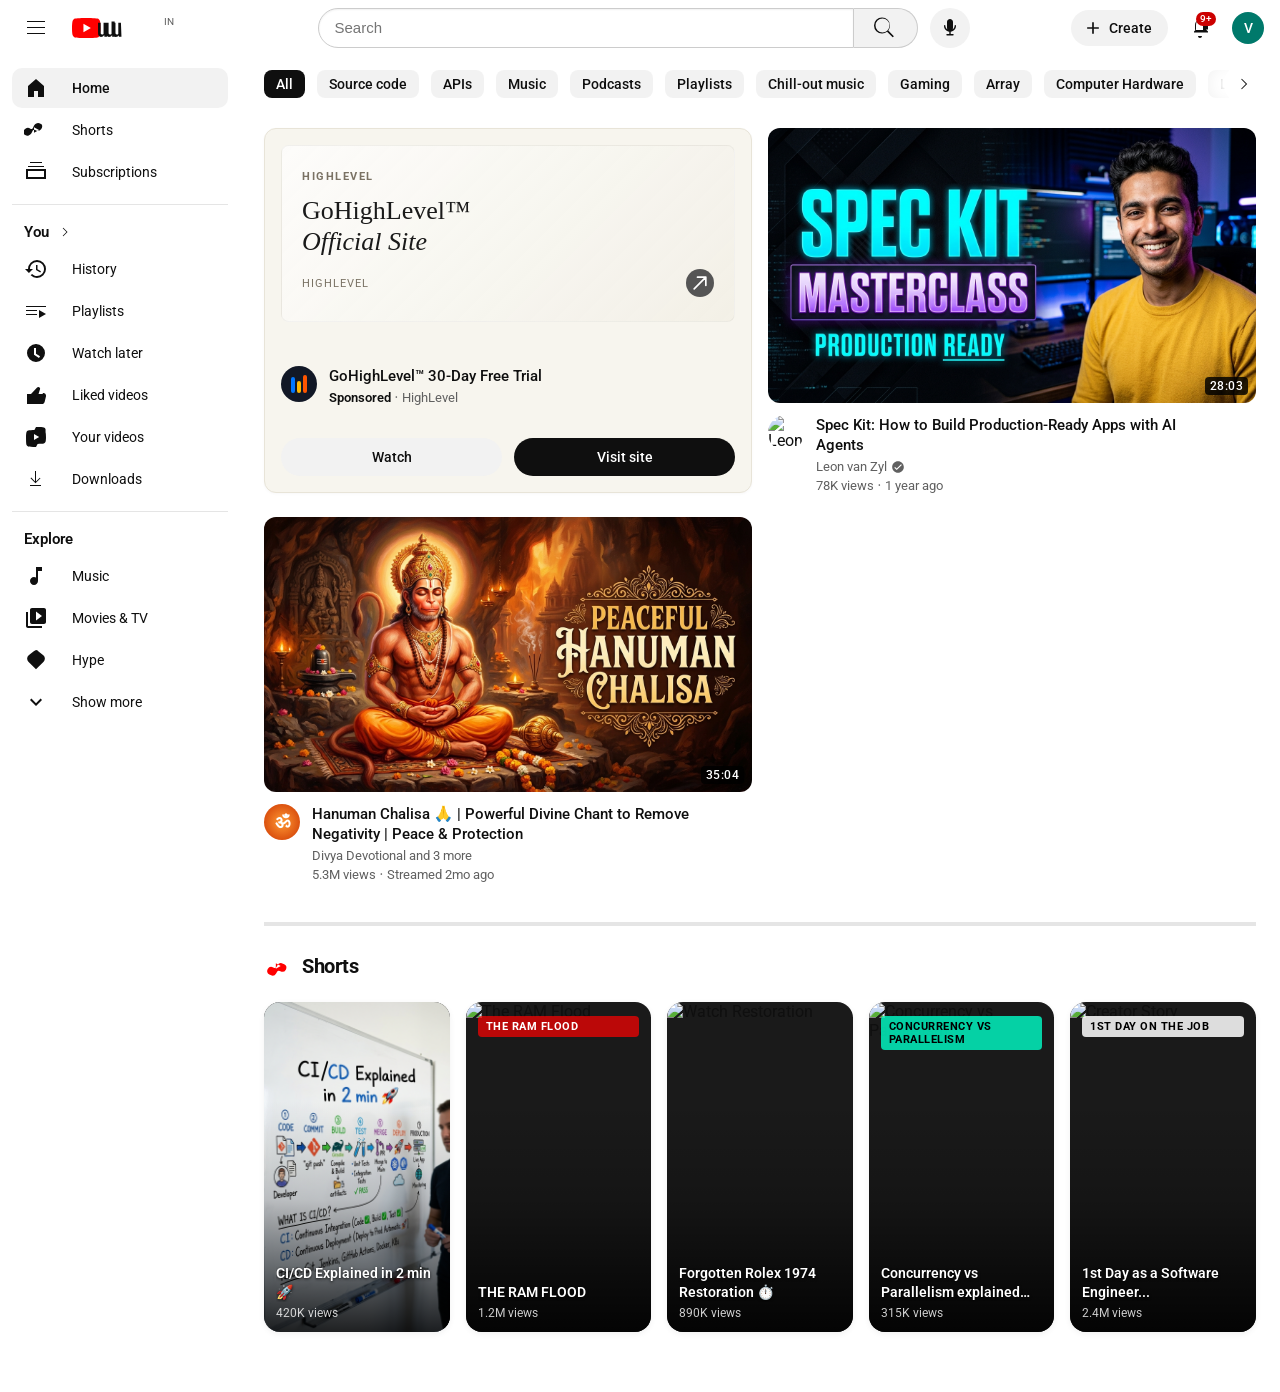
==== youtube-replica/index.html @ f2950433 "transition to screen-spec part 1" ====
<!DOCTYPE html>
<html lang="en">
<head>
  <meta charset="UTF-8">
  <meta name="viewport" content="width=device-width, initial-scale=1.0">
  <title>YouTube</title>
  <link rel="icon" href="data:image/svg+xml,<svg xmlns='http://www.w3.org/2000/svg' viewBox='0 0 24 24' fill='%23FF0000'><path d='M23.498 6.186a3.016 3.016 0 0 0-2.122-2.136C19.505 3.545 12 3.545 12 3.545s-7.505 0-9.377.505A3.017 3.017 0 0 0 .502 6.186C0 8.07 0 12 0 12s0 3.93.502 5.814a3.016 3.016 0 0 0 2.122 2.136c1.871.505 9.376.505 9.376.505s7.505 0 9.377-.505a3.015 3.015 0 0 0 2.122-2.136C24 15.93 24 12 24 12s0-3.93-.502-5.814zM9.545 15.568V8.432L15.818 12l-6.273 3.568z'/></svg>">
  <link rel="preconnect" href="https://fonts.googleapis.com">
  <link rel="preconnect" href="https://fonts.gstatic.com" crossorigin>
  <link href="https://fonts.googleapis.com/css2?family=Roboto:wght@300;400;500;700&display=swap" rel="stylesheet">
  <link rel="stylesheet" href="styles.css">
</head>
<body class="light-theme">
  <!-- Top App Header -->
  <header class="app-header" id="appHeader">
    <div class="header-left">
      <button class="icon-btn" id="menuToggle" title="Guide" aria-label="Toggle navigation menu">
        <svg viewBox="0 0 24 24" class="yt-icon"><path d="M21 6H3V5h18v1zm0 5H3v1h18v-1zm0 6H3v1h18v-1z" fill="currentColor"/></svg>
      </button>
      <a href="#" class="brand-logo" title="YouTube Home">
        <svg viewBox="0 0 90 20" class="logo-svg" preserveAspectRatio="xMidYMid meet">
          <g>
            <!-- YouTube Red Rounded Rectangle with Triangle -->
            <path d="M27.9727 3.12324C27.6435 1.89323 26.6768 0.926623 25.4468 0.597366C23.2197 2.24288e-07 14.285 0 14.285 0C14.285 0 5.35042 2.24288e-07 3.12323 0.597366C1.89323 0.926623 0.926623 1.89323 0.597366 3.12324C2.24288e-07 5.35042 0 10 0 10C0 10 2.24288e-07 14.6496 0.597366 16.8768C0.926623 18.1068 1.89323 19.0734 3.12323 19.4026C5.35042 20 14.285 20 14.285 20C14.285 20 23.2197 20 25.4468 19.4026C26.6768 19.0734 27.6435 18.1068 27.9727 16.8768C28.5701 14.6496 28.5701 10 28.5701 10C28.5701 10 28.5677 5.35042 27.9727 3.12324Z" fill="#FF0000"/>
            <path d="M11.4253 14.2854L18.8477 10.0004L11.4253 5.71533V14.2854Z" fill="white"/>
            <!-- YouTube Text -->
            <path class="logo-text" d="M34.9805 18.7885H32.4035L32.1802 17.0652C31.5422 18.3262 30.3475 18.9667 28.9955 18.9667C27.9405 18.9667 27.1852 18.5982 26.7297 17.8612C26.2742 17.1242 26.0465 15.932 26.0465 14.2845V4.65427H28.6657V14.4715C28.6657 15.2505 28.7632 15.7922 28.9582 16.0967C29.1532 16.4012 29.502 16.5535 30.0045 16.5535C30.5407 16.5535 31.0607 16.353 31.5645 15.952V4.65427H34.1837L34.9805 18.7885ZM42.6698 3.51377V18.7885H40.1348V17.0227C39.5173 18.3177 38.3393 18.9652 36.9908 18.9652C35.9591 18.9652 35.1971 18.5982 34.7048 17.8642C34.2126 17.1302 33.9665 15.9275 33.9665 14.256V4.65427H36.5857V14.4535C36.5857 15.2445 36.6876 15.7907 36.8913 16.0922C37.0951 16.3937 37.4523 16.5445 37.9631 16.5445C38.4831 16.5445 39.0076 16.347 39.5366 15.952V3.51377H42.6698ZM49.4678 18.7885H46.8908V17.2912C46.2241 18.4087 45.1923 18.9675 43.7951 18.9675C42.8686 18.9675 42.1481 18.6342 41.6336 17.9677C41.1191 17.3012 40.8618 16.2735 40.8618 14.8845V4.65427H43.4811V14.7735C43.4811 15.3952 43.5936 15.8292 43.8186 16.0755C44.0436 16.3217 44.3856 16.4447 44.8446 16.4447C45.3486 16.4447 45.8361 16.2647 46.3071 15.9047V4.65427H48.9263L49.4678 18.7885Z" fill="#282828"/>
          </g>
        </svg>
        <span class="region-code">IN</span>
      </a>
    </div>

    <!-- Center Search Container -->
    <div class="header-center">
      <div class="search-box-wrapper">
        <div class="search-input-group">
          <input type="text" class="search-input" id="searchInput" placeholder="Search" autocomplete="off" aria-label="Search">
          <button class="clear-search-btn" id="clearSearchBtn" title="Clear search">✕</button>
        </div>
        <button class="search-btn" id="searchSubmitBtn" title="Search">
          <svg viewBox="0 0 24 24" class="yt-icon"><path d="M20.87 20.17l-5.59-5.59A7.95 7.95 0 0017 9.5a8 8 0 10-8 8 7.95 7.95 0 005.08-1.72l5.59 5.59.7-.7zM9.5 16.5a7 7 0 110-14 7 7 0 010 14z" fill="currentColor"/></svg>
        </button>
      </div>
      <button class="mic-btn" id="micBtn" title="Search with your voice">
        <svg viewBox="0 0 24 24" class="yt-icon"><path d="M12 3c-1.66 0-3 1.34-3 3v6c0 1.66 1.34 3 3 3s3-1.34 3-3V6c0-1.66-1.34-3-3-3zm5.3 6c-.4 0-.7.3-.7.7 0 2.5-2.1 4.6-4.6 4.6s-4.6-2.1-4.6-4.6c0-.4-.3-.7-.7-.7s-.7.3-.7.7c0 3.1 2.4 5.6 5.3 6v2.3H9c-.4 0-.7.3-.7.7s.3.7.7.7h6c.4 0 .7-.3.7-.7s-.3-.7-.7-.7h-2.3V15.7c2.9-.4 5.3-2.9 5.3-6 0-.4-.3-.7-.7-.7z" fill="currentColor"/></svg>
      </button>
    </div>

    <!-- Right Actions -->
    <div class="header-right">
      <button class="create-btn" id="createBtn" title="Create">
        <svg viewBox="0 0 24 24" class="yt-icon-sm"><path d="M19 13h-6v6h-2v-6H5v-2h6V5h2v6h6v2z" fill="currentColor"/></svg>
        <span>Create</span>
      </button>
      <button class="icon-btn notification-btn" id="notifBtn" title="Notifications">
        <svg viewBox="0 0 24 24" class="yt-icon"><path d="M10 20h4c0 1.1-.9 2-2 2s-2-.9-2-2zm10-6.5V9c0-3.07-1.63-5.64-4.5-6.32V2c0-.83-.67-1.5-1.5-1.5s-1.5.67-1.5 1.5v.68C9.63 3.36 8 5.92 8 9v4.5L6 15.5v1h14v-1l-2-2zm-1 .5H7V9c0-2.48 1.51-4.5 4-4.5s4 2.02 4 4.5v6z" fill="currentColor"/></svg>
        <span class="badge">9+</span>
      </button>
      <div class="user-avatar-container">
        <button class="user-avatar" id="userMenuBtn" title="Account profile">
          <span>V</span>
        </button>
        <!-- Account Menu Dropdown -->
        <div class="account-menu" id="accountMenu">
          <div class="menu-user-header">
            <div class="user-avatar-large">V</div>
            <div>
              <div class="user-name">Vignesh Gaun</div>
              <div class="user-handle">@vigneshgaun</div>
            </div>
          </div>
          <hr class="menu-divider">
          <div class="menu-item" id="themeToggleBtn">
            <svg viewBox="0 0 24 24" class="yt-icon"><path d="M12 3c-4.97 0-9 4.03-9 9s4.03 9 9 9 9-4.03 9-9c0-.46-.04-.92-.1-1.36-.98 1.37-2.58 2.26-4.4 2.26-2.98 0-5.4-2.42-5.4-5.4 0-1.81.89-3.42 2.26-4.4-.44-.06-.9-.1-1.36-.1z" fill="currentColor"/></svg>
            <span>Appearance: Device theme</span>
          </div>
          <div class="menu-item">
            <svg viewBox="0 0 24 24" class="yt-icon"><path d="M19.14 12.94c.04-.3.06-.61.06-.94 0-.32-.02-.64-.07-.94l2.03-1.58a.49.49 0 00.12-.61l-1.92-3.32a.49.49 0 00-.59-.22l-2.39.96c-.5-.38-1.03-.7-1.62-.94l-.36-2.54a.48.48 0 00-.48-.41h-3.84c-.24 0-.44.17-.47.41l-.36 2.54c-.59.24-1.13.57-1.62.94l-2.39-.96a.49.49 0 00-.59.22L2.74 8.87c-.12.21-.08.47.12.61l2.03 1.58c-.05.3-.09.63-.09.94s.02.64.07.94l-2.03 1.58a.49.49 0 00-.12.61l1.92 3.32c.12.22.37.29.59.22l2.39-.96c.5.38 1.03.7 1.62.94l.36 2.54c.05.24.24.41.48.41h3.84c.24 0 .44-.17.47-.41l.36-2.54c.59-.24 1.13-.56 1.62-.94l2.39.96c.22.08.47 0 .59-.22l1.92-3.32c.12-.22.07-.47-.12-.61l-2.01-1.58zM12 15.6c-1.98 0-3.6-1.62-3.6-3.6s1.62-3.6 3.6-3.6 3.6 1.62 3.6 3.6-1.62 3.6-3.6 3.6z" fill="currentColor"/></svg>
            <span>Settings</span>
          </div>
          <div class="menu-item">
            <svg viewBox="0 0 24 24" class="yt-icon"><path d="M12 2C6.48 2 2 6.48 2 12s4.48 10 10 10 10-4.48 10-10S17.52 2 12 2zm1 15h-2v-2h2v2zm0-4h-2V7h2v6z" fill="currentColor"/></svg>
            <span>Help & Feedback</span>
          </div>
        </div>
      </div>
    </div>
  </header>

  <!-- Sidebar Navigation Drawer -->
  <aside class="sidebar-drawer" id="sidebarDrawer">
    <!-- Main primary section -->
    <nav class="nav-section">
      <a href="#" class="nav-item active" data-nav="home">
        <svg viewBox="0 0 24 24" class="yt-icon"><path d="M4 21V10.08l8-6.96 8 6.96V21h-6v-6h-4v6H4z" fill="currentColor"/></svg>
        <span class="nav-label">Home</span>
      </a>
      <a href="#" class="nav-item" data-nav="shorts">
        <svg viewBox="0 0 24 24" class="yt-icon"><path d="M10 14.65v-5.3L15 12l-5 2.65zm7.8-8.23l-1.34-.78a4.57 4.57 0 00-6.26 1.67L9.34 9.1a2.12 2.12 0 01-2.9 1.68l-1.34-.78A4.57 4.57 0 00-.16 16.26l1.34.78a4.57 4.57 0 006.26-1.67l.86-1.77a2.12 2.12 0 012.9-1.68l1.34.78a4.57 4.57 0 005.26-6.26z" fill="currentColor"/></svg>
        <span class="nav-label">Shorts</span>
      </a>
      <a href="#" class="nav-item" data-nav="subscriptions">
        <svg viewBox="0 0 24 24" class="yt-icon"><path d="M20 7H4V6h16v1zm2 2H2v10h20V9zM4 17V11h16v6H4zm14-14H6V2h12v1z" fill="currentColor"/></svg>
        <span class="nav-label">Subscriptions</span>
      </a>
    </nav>

    <div class="sidebar-divider"></div>

    <!-- "You" section -->
    <nav class="nav-section">
      <div class="nav-heading">
        <span>You</span>
        <svg viewBox="0 0 24 24" class="yt-icon-xs"><path d="M9.4 18.4l-.8-.8 5.6-5.6-5.6-5.6.8-.8 6.4 6.4-6.4 6.4z" fill="currentColor"/></svg>
      </div>
      <a href="#" class="nav-item">
        <svg viewBox="0 0 24 24" class="yt-icon"><path d="M13 3a9 9 0 0 0-9 9H1l3.89 3.89.07.14L9 12H6c0-3.87 3.13-7 7-7s7 3.13 7 7-3.13 7-7 7c-1.93 0-3.68-.79-4.94-2.06l-1.42 1.42A8.896 8.896 0 0 0 13 21a9 9 0 0 0 0-18zm-1 5v5l4.28 2.54.72-1.21-3.5-2.08V8H12z" fill="currentColor"/></svg>
        <span class="nav-label">History</span>
      </a>
      <a href="#" class="nav-item">
        <svg viewBox="0 0 24 24" class="yt-icon"><path d="M22 7H2v1h20V7zm-9 5H2v-1h11v1zm0 4H2v-1h11v1zm2 3v-8l7 4-7 4z" fill="currentColor"/></svg>
        <span class="nav-label">Playlists</span>
      </a>
      <a href="#" class="nav-item">
        <svg viewBox="0 0 24 24" class="yt-icon"><path d="M14.97 16.95L10 13.87V7h2v5.76l4.03 2.49-1.06 1.7zM12 3a9 9 0 100 18 9 9 0 000-18z" fill="currentColor"/></svg>
        <span class="nav-label">Watch later</span>
      </a>
      <a href="#" class="nav-item">
        <svg viewBox="0 0 24 24" class="yt-icon"><path d="M18.77 11h-4.23l1.52-4.94C16.38 5.03 15.54 4 14.38 4c-.58 0-1.14.24-1.52.65L7 11H3v10h4h11c1.24 0 2.31-.84 2.61-2.04l1.34-5.36c.07-.28.1-.57.1-.86 0-1.46-1.18-2.74-2.65-2.74h-.63z" fill="currentColor"/></svg>
        <span class="nav-label">Liked videos</span>
      </a>
      <a href="#" class="nav-item">
        <svg viewBox="0 0 24 24" class="yt-icon"><path d="M10 15l5.19-3L10 9v6m11.56-7.83c.13.47.22 1.1.28 1.9.07.8.1 1.49.1 2.09L22 12c0 2.19-.16 3.8-.44 4.83-.25.9-.83 1.48-1.73 1.73-.47.13-1.33.22-2.65.28-1.3.07-2.49.1-3.59.1L12 22c-4.19 0-6.8-.16-7.83-.44-.9-.25-1.48-.83-1.73-1.73-.13-.47-.22-1.1-.28-1.9-.07-.8-.1-1.49-.1-2.09L2 12c0-2.19.16-3.8.44-4.83.25-.9.83-1.48 1.73-1.73.47-.13 1.33-.22 2.65-.28 1.3-.07 2.49-.1 3.59-.1L12 2c4.19 0 6.8.16 7.83.44.9.25 1.48.83 1.73 1.73z" fill="currentColor"/></svg>
        <span class="nav-label">Your videos</span>
      </a>
      <a href="#" class="nav-item">
        <svg viewBox="0 0 24 24" class="yt-icon"><path d="M17 18v1H6v-1h11zm-.5-6.6l-.7-.7-3.8 3.7V4h-1v10.4l-3.8-3.8-.7.7 5 5 5-5z" fill="currentColor"/></svg>
        <span class="nav-label">Downloads</span>
      </a>
    </nav>

    <div class="sidebar-divider"></div>

    <!-- Explore Section -->
    <nav class="nav-section">
      <div class="nav-heading">
        <span>Explore</span>
      </div>
      <a href="#" class="nav-item">
        <svg viewBox="0 0 24 24" class="yt-icon"><path d="M12 3v10.55c-.59-.34-1.27-.55-2-.55-2.21 0-4 1.79-4 4s1.79 4 4 4 4-1.79 4-4V7h4V3h-6z" fill="currentColor"/></svg>
        <span class="nav-label">Music</span>
      </a>
      <a href="#" class="nav-item">
        <svg viewBox="0 0 24 24" class="yt-icon"><path d="M4 6H2v14c0 1.1.9 2 2 2h14v-2H4V6zm16-4H8c-1.1 0-2 .9-2 2v12c0 1.1.9 2 2 2h12c1.1 0 2-.9 2-2V4c0-1.1-.9-2-2-2zm-8 12.5v-9l6 4.5-6 4.5z" fill="currentColor"/></svg>
        <span class="nav-label">Movies & TV</span>
      </a>
      <a href="#" class="nav-item">
        <svg viewBox="0 0 24 24" class="yt-icon"><path d="M13.5 2c-1.39 0-2.78.47-4.04 1.4L4.7 7.2a4.4 4.4 0 00-1.57 3.39c0 1.15.42 2.3 1.25 3.2L12 21.3l7.62-7.51c.83-.9 1.25-2.05 1.25-3.2 0-1.25-.52-2.5-1.57-3.39L14.54 3.4C14.23 3.14 13.87 3 13.5 3z" fill="currentColor"/></svg>
        <span class="nav-label">Hype</span>
      </a>
      <a href="#" class="nav-item">
        <svg viewBox="0 0 24 24" class="yt-icon"><path d="M16.59 8.59L12 13.17 7.41 8.59 6 10l6 6 6-6z" fill="currentColor"/></svg>
        <span class="nav-label">Show more</span>
      </a>
    </nav>
  </aside>

  <!-- Filter Category Chips Bar (Sticky below header) -->
  <div class="chips-bar" id="chipsBar">
    <div class="chips-scroll-container" id="chipsScrollContainer">
      <button class="chip active" data-filter="all">All</button>
      <button class="chip" data-filter="code">Source code</button>
      <button class="chip" data-filter="tech">APIs</button>
      <button class="chip" data-filter="music">Music</button>
      <button class="chip" data-filter="podcasts">Podcasts</button>
      <button class="chip" data-filter="playlists">Playlists</button>
      <button class="chip" data-filter="chill">Chill-out music</button>
      <button class="chip" data-filter="gaming">Gaming</button>
      <button class="chip" data-filter="code">Array</button>
      <button class="chip" data-filter="tech">Computer Hardware</button>
      <button class="chip" data-filter="live">Live</button>
      <button class="chip" data-filter="cinema">Tamil Cinema</button>
      <button class="chip" data-filter="devotional">Meditation music</button>
      <button class="chip" data-filter="ai">Artificial Intelligence</button>
      <button class="chip" data-filter="react">Web Development</button>
    </div>
    <button class="chips-arrow-btn" id="chipsNextBtn" title="Next">
      <svg viewBox="0 0 24 24" class="yt-icon-sm"><path d="M9.4 18.4l-.8-.8 5.6-5.6-5.6-5.6.8-.8 6.4 6.4-6.4 6.4z" fill="currentColor"/></svg>
    </button>
  </div>

  <!-- Main Content Layout -->
  <main class="main-content" id="mainContent">
    <!-- Primary Video Grid (Row 1) -->
    <section class="video-grid" id="videoGrid">
      <!-- Card 1: Sponsored GoHighLevel Card -->
      <article class="feed-card sponsored-card" data-category="tech code" data-video-title="GoHighLevel™ 30-Day Free Trial">
        <div class="sponsored-banner">
          <div class="sponsored-brand-mark">HIGHLEVEL</div>
          <div class="sponsored-title-area">
            <h2 class="sponsored-hero-title">GoHighLevel™<br><span class="light-text">Official Site</span></h2>
          </div>
          <div class="sponsored-brand-footer">
            <span>HIGHLEVEL</span>
            <div class="launch-icon-circle">
              <svg viewBox="0 0 24 24" class="yt-icon-sm"><path d="M5 19L19 5M19 5H9M19 5V15" stroke="currentColor" stroke-width="2" stroke-linecap="round" stroke-linejoin="round" fill="none"/></svg>
            </div>
          </div>
        </div>
        <div class="card-meta">
          <div class="channel-avatar brand-avatar">
            <div class="ghl-avatar-bars">
              <span class="bar bar-blue"></span>
              <span class="bar bar-yellow"></span>
              <span class="bar bar-orange"></span>
            </div>
          </div>
          <div class="meta-details">
            <h3 class="video-title">GoHighLevel™ 30-Day Free Trial</h3>
            <div class="sponsored-badge-line">
              <span class="sponsored-label">Sponsored</span>
              <span class="bullet">•</span>
              <span class="channel-name">HighLevel</span>
            </div>
          </div>
          <button class="menu-dots-btn" title="Action menu">
            <svg viewBox="0 0 24 24" class="yt-icon-sm"><path d="M12 8c1.1 0 2-.9 2-2s-.9-2-2-2-2 .9-2 2 .9 2 2 2zm0 2c-1.1 0-2 .9-2 2s.9 2 2 2 2-.9 2-2-.9-2-2-2zm0 6c-1.1 0-2 .9-2 2s.9 2 2 2 2-.9 2-2-.9-2-2-2z" fill="currentColor"/></svg>
          </button>
        </div>
        <div class="sponsored-actions">
          <button class="sponsored-btn watch-btn" onclick="openModal('GoHighLevel™ 30-Day Free Trial', 'HighLevel', 'Sponsored Tech Platform Showcase')">Watch</button>
          <a href="https://www.gohighlevel.com" target="_blank" rel="noopener noreferrer" class="sponsored-btn visit-btn">Visit site</a>
        </div>
      </article>

      <!-- Card 2: Spec Kit Masterclass Video -->
      <article class="feed-card video-card" data-category="code tech ai" data-video-title="Spec Kit: How to Build Production-Ready Apps with AI Agents">
        <div class="thumbnail-wrapper" onclick="openModal('Spec Kit: How to Build Production-Ready Apps with AI Agents', 'Leon van Zyl', 'Full masterclass on constructing reliable, production-grade applications using modern AI specifications, Cursor, and automated coding agents.', 'assets/speckit.jpg')">
          <img src="assets/speckit.jpg" alt="Spec Kit Masterclass" class="video-thumb" loading="lazy">
          <span class="time-badge">28:03</span>
          <div class="hover-play-overlay">
            <svg viewBox="0 0 24 24" class="play-overlay-icon"><path d="M8 5v14l11-7z" fill="white"/></svg>
          </div>
        </div>
        <div class="card-meta">
          <div class="channel-avatar creator-avatar">
            <img src="https://images.unsplash.com/photo-1534528741775-53994a69daeb?w=100&h=100&fit=crop&crop=faces" alt="Leon van Zyl" class="avatar-img">
          </div>
          <div class="meta-details">
            <h3 class="video-title" title="Spec Kit: How to Build Production-Ready Apps with AI Agents">Spec Kit: How to Build Production-Ready Apps with AI Agents</h3>
            <div class="channel-line">
              <span class="channel-name">Leon van Zyl</span>
              <svg viewBox="0 0 24 24" class="verified-icon" title="Verified"><path d="M12 2C6.5 2 2 6.5 2 12s4.5 10 10 10 10-4.5 10-10S17.5 2 12 2zM9.8 17.3l-4.2-4.1 1.4-1.4 2.8 2.8 7.4-7.4 1.4 1.4-8.8 8.7z" fill="currentColor"/></svg>
            </div>
            <div class="stats-line">
              <span>78K views</span>
              <span class="bullet">•</span>
              <span>1 year ago</span>
            </div>
          </div>
          <button class="menu-dots-btn" title="Action menu">
            <svg viewBox="0 0 24 24" class="yt-icon-sm"><path d="M12 8c1.1 0 2-.9 2-2s-.9-2-2-2-2 .9-2 2 .9 2 2 2zm0 2c-1.1 0-2 .9-2 2s.9 2 2 2 2-.9 2-2-.9-2-2-2zm0 6c-1.1 0-2 .9-2 2s.9 2 2 2 2-.9 2-2-.9-2-2-2z" fill="currentColor"/></svg>
          </button>
        </div>
      </article>

      <!-- Card 3: Hanuman Chalisa Devotional Video -->
      <article class="feed-card video-card" data-category="devotional music chill" data-video-title="Hanuman Chalisa 🙏 | Powerful Divine Chant to Remove Negativity">
        <div class="thumbnail-wrapper" onclick="openModal('Hanuman Chalisa 🙏 | Powerful Divine Chant to Remove Negativity | Peace & Protection', 'Divya Devotional and 3 more', 'Experience deep peace and sacred protection through this timeless, powerful rendition of Sri Hanuman Chalisa.', 'assets/hanuman.jpg')">
          <img src="assets/hanuman.jpg" alt="Peaceful Hanuman Chalisa" class="video-thumb" loading="lazy">
          <span class="time-badge">35:04</span>
          <div class="hover-play-overlay">
            <svg viewBox="0 0 24 24" class="play-overlay-icon"><path d="M8 5v14l11-7z" fill="white"/></svg>
          </div>
        </div>
        <div class="card-meta">
          <div class="channel-avatar devotional-avatar">
            <div class="divya-logo">ॐ</div>
          </div>
          <div class="meta-details">
            <h3 class="video-title" title="Hanuman Chalisa 🙏 | Powerful Divine Chant to Remove Negativity | Peace & Protection">Hanuman Chalisa 🙏 | Powerful Divine Chant to Remove Negativity | Peace & Protection</h3>
            <div class="channel-line">
              <span class="channel-name">Divya Devotional and 3 more</span>
            </div>
            <div class="stats-line">
              <span>5.3M views</span>
              <span class="bullet">•</span>
              <span>Streamed 2mo ago</span>
            </div>
          </div>
          <button class="menu-dots-btn" title="Action menu">
            <svg viewBox="0 0 24 24" class="yt-icon-sm"><path d="M12 8c1.1 0 2-.9 2-2s-.9-2-2-2-2 .9-2 2 .9 2 2 2zm0 2c-1.1 0-2 .9-2 2s.9 2 2 2 2-.9 2-2-.9-2-2-2zm0 6c-1.1 0-2 .9-2 2s.9 2 2 2 2-.9 2-2-.9-2-2-2z" fill="currentColor"/></svg>
          </button>
        </div>
      </article>
    </section>

    <!-- Shorts Shelf Section -->
    <section class="shorts-shelf" id="shortsShelf">
      <div class="shorts-header">
        <div class="shorts-title-group">
          <!-- YouTube Shorts Red Badge Icon -->
          <div class="shorts-icon-badge">
            <svg viewBox="0 0 24 24" class="shorts-svg"><path d="M17.77 10.32l-1.2-.5a3.86 3.86 0 00-5.07 1.48l-.9 1.55a1.8 1.8 0 01-2.43.7l-.6-.25a3.86 3.86 0 00-5.06 1.48 3.84 3.84 0 001.48 5.06l1.2.5a3.86 3.86 0 005.07-1.48l.9-1.55a1.8 1.8 0 012.43-.7l.6.25a3.86 3.86 0 005.06-1.48 3.84 3.84 0 00-1.48-5.06zm-7.77 4.18V9.5l4.5 2.5-4.5 2.5z" fill="#FF0000"/></svg>
          </div>
          <h2 class="shorts-title">Shorts</h2>
        </div>
        <button class="menu-dots-btn" title="Shorts options">
          <svg viewBox="0 0 24 24" class="yt-icon-sm"><path d="M12 8c1.1 0 2-.9 2-2s-.9-2-2-2-2 .9-2 2 .9 2 2 2zm0 2c-1.1 0-2 .9-2 2s.9 2 2 2 2-.9 2-2-.9-2-2-2zm0 6c-1.1 0-2 .9-2 2s.9 2 2 2 2-.9 2-2-.9-2-2-2z" fill="currentColor"/></svg>
        </button>
      </div>

      <!-- Shorts 5-card horizontal grid -->
      <div class="shorts-grid">
        <!-- Short 1: CI/CD -->
        <div class="short-card" onclick="openModal('CI/CD Explained in 2 min 🚀', 'DevOps Daily', 'A quick visual breakdown of the CI/CD pipeline from Git push to Kubernetes deployment.', 'assets/cicd_short.jpg')">
          <div class="short-thumb-wrapper">
            <img src="assets/cicd_short.jpg" alt="CI/CD Explained" class="short-img">
            <div class="short-gradient-overlay"></div>
            <div class="short-info">
              <h3 class="short-card-title">CI/CD Explained in 2 min 🚀</h3>
              <span class="short-views">420K views</span>
            </div>
            <button class="short-menu-btn">
              <svg viewBox="0 0 24 24" class="yt-icon-xs"><path d="M12 8c1.1 0 2-.9 2-2s-.9-2-2-2-2 .9-2 2 .9 2 2 2zm0 2c-1.1 0-2 .9-2 2s.9 2 2 2 2-.9 2-2-.9-2-2-2zm0 6c-1.1 0-2 .9-2 2s.9 2 2 2 2-.9 2-2-.9-2-2-2z" fill="white"/></svg>
            </button>
          </div>
        </div>

        <!-- Short 2: The RAM Flood -->
        <div class="short-card" onclick="openModal('THE RAM FLOOD Explained', 'Tech Hardware Deepdive', 'What happens when memory leaks consume all server RAM?', 'https://images.unsplash.com/photo-1518770660439-4636190af475?w=500&h=900&fit=crop')">
          <div class="short-thumb-wrapper">
            <img src="https://images.unsplash.com/photo-1518770660439-4636190af475?w=500&h=900&fit=crop" alt="The RAM Flood" class="short-img">
            <div class="short-gradient-overlay"></div>
            <div class="short-badge-text dramatic">THE RAM FLOOD</div>
            <div class="short-info">
              <h3 class="short-card-title">THE RAM FLOOD</h3>
              <span class="short-views">1.2M views</span>
            </div>
            <button class="short-menu-btn">
              <svg viewBox="0 0 24 24" class="yt-icon-xs"><path d="M12 8c1.1 0 2-.9 2-2s-.9-2-2-2-2 .9-2 2 .9 2 2 2zm0 2c-1.1 0-2 .9-2 2s.9 2 2 2 2-.9 2-2-.9-2-2-2zm0 6c-1.1 0-2 .9-2 2s.9 2 2 2 2-.9 2-2-.9-2-2-2z" fill="white"/></svg>
            </button>
          </div>
        </div>

        <!-- Short 3: Rusty Watch Restoration -->
        <div class="short-card" onclick="openModal('Satisfying 50-year-old Rusty Rolex Restoration', 'Restoration Master', 'Restoring an abandoned vintage luxury watch back to showroom glory.', 'https://images.unsplash.com/photo-1523275335684-37898b6baf30?w=500&h=900&fit=crop')">
          <div class="short-thumb-wrapper">
            <img src="https://images.unsplash.com/photo-1523275335684-37898b6baf30?w=500&h=900&fit=crop" alt="Watch Restoration" class="short-img">
            <div class="short-gradient-overlay"></div>
            <div class="short-info">
              <h3 class="short-card-title">Forgotten Rolex 1974 Restoration ⏱️</h3>
              <span class="short-views">890K views</span>
            </div>
            <button class="short-menu-btn">
              <svg viewBox="0 0 24 24" class="yt-icon-xs"><path d="M12 8c1.1 0 2-.9 2-2s-.9-2-2-2-2 .9-2 2 .9 2 2 2zm0 2c-1.1 0-2 .9-2 2s.9 2 2 2 2-.9 2-2-.9-2-2-2zm0 6c-1.1 0-2 .9-2 2s.9 2 2 2 2-.9 2-2-.9-2-2-2z" fill="white"/></svg>
            </button>
          </div>
        </div>

        <!-- Short 4: Concurrency vs Parallelism -->
        <div class="short-card" onclick="openModal('CONCURRENCY VS PARALLELISM in 60s', 'ByteSize Engineering', 'Understand thread multiplexing versus actual multicore simultaneous execution.', 'https://images.unsplash.com/photo-1555066931-4365d14bab8c?w=500&h=900&fit=crop')">
          <div class="short-thumb-wrapper">
            <img src="https://images.unsplash.com/photo-1555066931-4365d14bab8c?w=500&h=900&fit=crop" alt="Concurrency vs Parallelism" class="short-img">
            <div class="short-gradient-overlay"></div>
            <div class="short-badge-text neon">CONCURRENCY VS PARALLELISM</div>
            <div class="short-info">
              <h3 class="short-card-title">Concurrency vs Parallelism explained clearly</h3>
              <span class="short-views">315K views</span>
            </div>
            <button class="short-menu-btn">
              <svg viewBox="0 0 24 24" class="yt-icon-xs"><path d="M12 8c1.1 0 2-.9 2-2s-.9-2-2-2-2 .9-2 2 .9 2 2 2zm0 2c-1.1 0-2 .9-2 2s.9 2 2 2 2-.9 2-2-.9-2-2-2zm0 6c-1.1 0-2 .9-2 2s.9 2 2 2 2-.9 2-2-.9-2-2-2z" fill="white"/></svg>
            </button>
          </div>
        </div>

        <!-- Short 5: Young Creator -->
        <div class="short-card" onclick="openModal('My 1st Day as a Junior Software Engineer 💻', 'Life of Dev', 'From bootcamp graduate to day one at a tech unicorn.', 'https://images.unsplash.com/photo-1507003211169-0a1dd7228f2d?w=500&h=900&fit=crop')">
          <div class="short-thumb-wrapper">
            <img src="https://images.unsplash.com/photo-1507003211169-0a1dd7228f2d?w=500&h=900&fit=crop" alt="Creator Story" class="short-img">
            <div class="short-gradient-overlay"></div>
            <div class="short-badge-text minimal">1st Day on the Job</div>
            <div class="short-info">
              <h3 class="short-card-title">1st Day as a Software Engineer...</h3>
              <span class="short-views">2.4M views</span>
            </div>
            <button class="short-menu-btn">
              <svg viewBox="0 0 24 24" class="yt-icon-xs"><path d="M12 8c1.1 0 2-.9 2-2s-.9-2-2-2-2 .9-2 2 .9 2 2 2zm0 2c-1.1 0-2 .9-2 2s.9 2 2 2 2-.9 2-2-.9-2-2-2zm0 6c-1.1 0-2 .9-2 2s.9 2 2 2 2-.9 2-2-.9-2-2-2z" fill="white"/></svg>
            </button>
          </div>
        </div>
      </div>
    </section>
  </main>

  <!-- Interactive Video Player Modal -->
  <div class="modal-backdrop" id="videoModal">
    <div class="modal-card">
      <div class="modal-video-display">
        <img id="modalCoverImg" src="" alt="Video presentation" class="modal-cover">
        <div class="modal-play-indicator">
          <svg viewBox="0 0 24 24" class="modal-play-svg"><path d="M8 5v14l11-7z" fill="white"/></svg>
        </div>
        <button class="modal-close-btn" id="modalCloseBtn" title="Close player">✕</button>
      </div>
      <div class="modal-body">
        <h2 class="modal-video-title" id="modalTitle">Video Title</h2>
        <div class="modal-meta-row">
          <div class="modal-channel-info">
            <div class="user-avatar-modal">YT</div>
            <div>
              <div class="modal-channel-name" id="modalChannel">Channel Name</div>
              <div class="modal-sub-count">1.42M subscribers</div>
            </div>
            <button class="sub-btn">Subscribe</button>
          </div>
          <div class="modal-action-buttons">
            <div class="like-dislike-pill">
              <button class="like-btn">
                <svg viewBox="0 0 24 24" class="yt-icon-sm"><path d="M18.77 11h-4.23l1.52-4.94C16.38 5.03 15.54 4 14.38 4c-.58 0-1.14.24-1.52.65L7 11H3v10h4h11c1.24 0 2.31-.84 2.61-2.04l1.34-5.36c.07-.28.1-.57.1-.86 0-1.46-1.18-2.74-2.65-2.74h-.63z" fill="currentColor"/></svg>
                <span>34K</span>
              </button>
              <div class="pill-divider"></div>
              <button class="dislike-btn">
                <svg viewBox="0 0 24 24" class="yt-icon-sm"><path d="M18 4h-11c-1.24 0-2.31.84-2.61 2.04l-1.34 5.36c-.07.28-.1.57-.1.86 0 1.46 1.18 2.74 2.65 2.74h4.86l-1.52 4.94c-.26 1.03.58 2.06 1.74 2.06.58 0 1.14-.24 1.52-.65L17 13h4V4h-3zm-1 7h-1v-5h1v5z" fill="currentColor"/></svg>
              </button>
            </div>
            <button class="share-btn">
              <svg viewBox="0 0 24 24" class="yt-icon-sm"><path d="M15 5.63L20.66 12 15 18.37V14h-1c-3.96 0-7.14 1-9.75 3.09 1.84-4.07 5.11-6.4 9.89-7.1l.86-.12V5.63M14 3v6C6.22 10.13 3.11 15.33 2 21c2.78-3.97 6.44-6 12-6v6l8-9-8-9z" fill="currentColor"/></svg>
              <span>Share</span>
            </button>
          </div>
        </div>
        <div class="modal-description" id="modalDesc">
          Video description and commentary.
        </div>
      </div>
    </div>
  </div>

  <script src="app.js"></script>
</body>
</html>
---- youtube-replica/styles.css ----
/* ==========================================================================
   YouTube Desktop Replica Design System & Stylesheet
   ========================================================================== */

:root {
  /* Core Colors */
  --bg-primary: #FFFFFF;
  --bg-secondary: #F9F9F9;
  --bg-surface: #F2F2F2;
  --bg-hover: #E5E5E5;
  --bg-active: #0F0F0F;
  --border-light: rgba(0, 0, 0, 0.1);
  --border-input: #CCCCCC;
  --border-focus: #065FD4;
  --text-primary: #0F0F0F;
  --text-secondary: #606060;
  --brand-red: #FF0000;
  --pill-bg: rgba(0, 0, 0, 0.05);
  --pill-active-bg: #0F0F0F;
  --pill-active-text: #FFFFFF;
  --sidebar-width: 240px;
  --sidebar-collapsed-width: 72px;
  --header-height: 56px;
  --chips-height: 56px;
  --card-radius: 12px;
  --sponsored-bg: #F7F5EE;
  --sponsored-border: #E8E4D8;
  --shadow-dropdown: 0 4px 32px 0 rgba(0, 0, 0, 0.1);
  --transition-smooth: all 0.2s cubic-bezier(0.2, 0, 0, 1);
}

body.dark-theme {
  --bg-primary: #0F0F0F;
  --bg-secondary: #181818;
  --bg-surface: #272727;
  --bg-hover: #383838;
  --bg-active: #FFFFFF;
  --border-light: rgba(255, 255, 255, 0.15);
  --border-input: #303030;
  --border-focus: #3EA6FF;
  --text-primary: #F1F1F1;
  --text-secondary: #AAAAAA;
  --pill-bg: rgba(255, 255, 255, 0.1);
  --pill-active-bg: #F1F1F1;
  --pill-active-text: #0F0F0F;
  --sponsored-bg: #1A1A17;
  --sponsored-border: #2D2D2A;
  --shadow-dropdown: 0 4px 32px 0 rgba(0, 0, 0, 0.6);
}

* {
  box-sizing: border-box;
  margin: 0;
  padding: 0;
}

body {
  font-family: 'Roboto', -apple-system, BlinkMacSystemFont, "Segoe UI", Roboto, sans-serif;
  background-color: var(--bg-primary);
  color: var(--text-primary);
  -webkit-font-smoothing: antialiased;
  overflow-x: hidden;
  transition: background-color 0.25s ease, color 0.25s ease;
}

/* ==========================================================================
   Icons & Common Elements
   ========================================================================== */

.yt-icon {
  width: 24px;
  height: 24px;
  display: block;
}

.yt-icon-sm {
  width: 20px;
  height: 20px;
  display: block;
}

.yt-icon-xs {
  width: 16px;
  height: 16px;
  display: block;
}

button {
  font-family: inherit;
  border: none;
  background: none;
  cursor: pointer;
  outline: none;
}

.icon-btn {
  width: 40px;
  height: 40px;
  border-radius: 50%;
  display: flex;
  align-items: center;
  justify-content: center;
  color: var(--text-primary);
  transition: background-color 0.15s ease;
}

.icon-btn:hover {
  background-color: var(--bg-hover);
}

/* ==========================================================================
   Header Navbar
   ========================================================================== */

.app-header {
  position: fixed;
  top: 0;
  left: 0;
  right: 0;
  height: var(--header-height);
  background-color: var(--bg-primary);
  z-index: 100;
  display: flex;
  align-items: center;
  justify-content: space-between;
  padding: 0 16px;
  border-bottom: 1px solid transparent;
}

.header-left {
  display: flex;
  align-items: center;
  gap: 16px;
  min-width: 200px;
}

.brand-logo {
  display: flex;
  align-items: center;
  text-decoration: none;
  position: relative;
}

.logo-svg {
  width: 90px;
  height: 20px;
}

.logo-text {
  fill: var(--text-primary);
}

.region-code {
  font-size: 10px;
  color: var(--text-secondary);
  font-weight: 400;
  margin-left: 2px;
  vertical-align: super;
  position: relative;
  top: -6px;
}

/* Search Box */
.header-center {
  display: flex;
  align-items: center;
  justify-content: center;
  flex: 1;
  max-width: 720px;
  margin: 0 24px;
}

.search-box-wrapper {
  display: flex;
  align-items: center;
  width: 100%;
  max-width: 600px;
  position: relative;
}

.search-input-group {
  position: relative;
  display: flex;
  align-items: center;
  flex: 1;
}

.search-input {
  width: 100%;
  height: 40px;
  padding: 0 36px 0 16px;
  border-radius: 20px 0 0 20px;
  border: 1px solid var(--border-input);
  background-color: var(--bg-primary);
  color: var(--text-primary);
  font-size: 15px;
  box-shadow: inset 0 1px 2px rgba(0,0,0,0.06);
  transition: border-color 0.2s ease, box-shadow 0.2s ease;
}

.search-input:focus {
  border-color: var(--border-focus);
  outline: none;
  box-shadow: inset 0 1px 2px rgba(6, 95, 212, 0.2);
}

.clear-search-btn {
  position: absolute;
  right: 10px;
  background: none;
  border: none;
  color: var(--text-secondary);
  font-size: 14px;
  cursor: pointer;
  display: none;
  padding: 4px;
}

.clear-search-btn.visible {
  display: block;
}

.search-btn {
  height: 40px;
  width: 64px;
  border: 1px solid var(--border-input);
  border-left: none;
  border-radius: 0 20px 20px 0;
  background-color: var(--bg-surface);
  color: var(--text-primary);
  display: flex;
  align-items: center;
  justify-content: center;
  transition: background-color 0.15s ease;
}

.search-btn:hover {
  background-color: var(--bg-hover);
}

.mic-btn {
  width: 40px;
  height: 40px;
  border-radius: 50%;
  background-color: var(--bg-surface);
  color: var(--text-primary);
  display: flex;
  align-items: center;
  justify-content: center;
  margin-left: 12px;
  flex-shrink: 0;
  transition: background-color 0.15s ease;
}

.mic-btn:hover {
  background-color: var(--bg-hover);
}

/* Header Right Group */
.header-right {
  display: flex;
  align-items: center;
  gap: 12px;
}

.create-btn {
  height: 36px;
  padding: 0 16px 0 12px;
  border-radius: 18px;
  background-color: var(--bg-surface);
  color: var(--text-primary);
  font-size: 14px;
  font-weight: 500;
  display: flex;
  align-items: center;
  gap: 6px;
  transition: background-color 0.15s ease;
}

.create-btn:hover {
  background-color: var(--bg-hover);
}

.notification-btn {
  position: relative;
}

.badge {
  position: absolute;
  top: 4px;
  right: 4px;
  background-color: #CC0000;
  color: #FFFFFF;
  font-size: 10px;
  font-weight: 500;
  padding: 1px 4px;
  border-radius: 10px;
  line-height: 12px;
}

.user-avatar-container {
  position: relative;
}

.user-avatar {
  width: 32px;
  height: 32px;
  border-radius: 50%;
  background-color: #00796B;
  color: #FFFFFF;
  font-weight: 500;
  font-size: 14px;
  display: flex;
  align-items: center;
  justify-content: center;
  cursor: pointer;
  border: 1px solid transparent;
}

/* Account Dropdown Menu */
.account-menu {
  position: absolute;
  top: 42px;
  right: 0;
  width: 260px;
  background-color: var(--bg-primary);
  border-radius: 12px;
  box-shadow: var(--shadow-dropdown);
  border: 1px solid var(--border-light);
  display: none;
  flex-direction: column;
  padding: 8px 0;
  z-index: 200;
  animation: fadeIn 0.15s ease;
}

.account-menu.open {
  display: flex;
}

.menu-user-header {
  display: flex;
  align-items: center;
  gap: 12px;
  padding: 12px 16px;
}

.user-avatar-large {
  width: 40px;
  height: 40px;
  border-radius: 50%;
  background-color: #00796B;
  color: #FFFFFF;
  font-weight: 600;
  font-size: 16px;
  display: flex;
  align-items: center;
  justify-content: center;
}

.user-name {
  font-weight: 500;
  font-size: 15px;
}

.user-handle {
  font-size: 12px;
  color: var(--text-secondary);
}

.menu-divider {
  border: none;
  border-top: 1px solid var(--border-light);
  margin: 6px 0;
}

.menu-item {
  display: flex;
  align-items: center;
  gap: 16px;
  padding: 10px 16px;
  font-size: 14px;
  color: var(--text-primary);
  cursor: pointer;
  transition: background-color 0.1s ease;
}

.menu-item:hover {
  background-color: var(--bg-surface);
}

/* ==========================================================================
   Sidebar Navigation
   ========================================================================== */

.sidebar-drawer {
  position: fixed;
  top: var(--header-height);
  left: 0;
  bottom: 0;
  width: var(--sidebar-width);
  background-color: var(--bg-primary);
  overflow-y: auto;
  padding: 12px;
  z-index: 90;
  transition: width 0.2s cubic-bezier(0.2, 0, 0, 1), transform 0.2s ease;
}

.sidebar-drawer::-webkit-scrollbar {
  width: 6px;
}

.sidebar-drawer:hover::-webkit-scrollbar-thumb {
  background-color: var(--border-input);
  border-radius: 3px;
}

.nav-section {
  display: flex;
  flex-direction: column;
  gap: 2px;
}

.nav-item {
  display: flex;
  align-items: center;
  gap: 24px;
  height: 40px;
  padding: 0 12px;
  border-radius: 10px;
  text-decoration: none;
  color: var(--text-primary);
  font-size: 14px;
  font-weight: 400;
  transition: background-color 0.15s ease;
}

.nav-item:hover {
  background-color: var(--bg-surface);
}

.nav-item.active {
  background-color: var(--bg-surface);
  font-weight: 500;
}

.sidebar-divider {
  height: 1px;
  background-color: var(--border-light);
  margin: 12px 0;
}

.nav-heading {
  display: flex;
  align-items: center;
  gap: 8px;
  font-size: 15px;
  font-weight: 600;
  padding: 6px 12px;
  color: var(--text-primary);
  cursor: pointer;
}

/* Collapsed Mini Sidebar State */
body.sidebar-collapsed .sidebar-drawer {
  width: var(--sidebar-collapsed-width);
  padding: 6px 4px;
}

body.sidebar-collapsed .sidebar-drawer .nav-heading,
body.sidebar-collapsed .sidebar-drawer .sidebar-divider,
body.sidebar-collapsed .sidebar-drawer .nav-section:nth-of-type(n+2) {
  display: none;
}

body.sidebar-collapsed .sidebar-drawer .nav-item {
  flex-direction: column;
  gap: 6px;
  height: 74px;
  justify-content: center;
  padding: 12px 0;
}

body.sidebar-collapsed .sidebar-drawer .nav-label {
  font-size: 10px;
}

/* ==========================================================================
   Category Chips Bar
   ========================================================================== */

.chips-bar {
  position: fixed;
  top: var(--header-height);
  left: var(--sidebar-width);
  right: 0;
  height: var(--chips-height);
  background-color: var(--bg-primary);
  z-index: 80;
  display: flex;
  align-items: center;
  padding: 0 24px;
  transition: left 0.2s cubic-bezier(0.2, 0, 0, 1);
}

body.sidebar-collapsed .chips-bar {
  left: var(--sidebar-collapsed-width);
}

.chips-scroll-container {
  display: flex;
  align-items: center;
  gap: 12px;
  overflow-x: auto;
  scroll-behavior: smooth;
  scrollbar-width: none;
  padding-right: 48px;
}

.chips-scroll-container::-webkit-scrollbar {
  display: none;
}

.chip {
  padding: 6px 12px;
  background-color: var(--pill-bg);
  color: var(--text-primary);
  font-size: 14px;
  font-weight: 500;
  border-radius: 8px;
  white-space: nowrap;
  transition: background-color 0.15s ease, color 0.15s ease;
}

.chip:hover {
  background-color: var(--bg-hover);
}

.chip.active {
  background-color: var(--pill-active-bg);
  color: var(--pill-active-text);
}

.chips-arrow-btn {
  position: absolute;
  right: 16px;
  width: 40px;
  height: 40px;
  border-radius: 50%;
  background-color: var(--bg-primary);
  color: var(--text-primary);
  box-shadow: -16px 0 16px var(--bg-primary);
  display: flex;
  align-items: center;
  justify-content: center;
}

.chips-arrow-btn:hover {
  background-color: var(--bg-surface);
}

/* ==========================================================================
   Main Content Layout
   ========================================================================== */

.main-content {
  margin-left: var(--sidebar-width);
  padding: calc(var(--header-height) + var(--chips-height) + 16px) 24px 60px 24px;
  transition: margin-left 0.2s cubic-bezier(0.2, 0, 0, 1);
}

body.sidebar-collapsed .main-content {
  margin-left: var(--sidebar-collapsed-width);
}

/* Primary Video Grid */
.video-grid {
  display: grid;
  grid-template-columns: repeat(auto-fill, minmax(360px, 1fr));
  gap: 24px 16px;
  margin-bottom: 40px;
}

.feed-card {
  display: flex;
  flex-direction: column;
  transition: transform 0.2s ease;
}

/* Sponsored GoHighLevel Card */
.sponsored-card {
  background-color: var(--sponsored-bg);
  border-radius: var(--card-radius);
  border: 1px solid var(--sponsored-border);
  padding: 16px;
  display: flex;
  flex-direction: column;
  justify-content: space-between;
  box-shadow: 0 1px 3px rgba(0,0,0,0.03);
}

.sponsored-banner {
  background: linear-gradient(135deg, rgba(255,255,255,0.7) 0%, rgba(240,237,226,0.6) 100%);
  border-radius: 8px;
  padding: 24px 20px;
  margin-bottom: 12px;
  display: flex;
  flex-direction: column;
  justify-content: space-between;
  min-height: 140px;
  position: relative;
  border: 1px solid rgba(0,0,0,0.04);
}

.sponsored-brand-mark {
  font-size: 11px;
  font-weight: 700;
  letter-spacing: 1.5px;
  color: #7A7264;
}

.sponsored-title-area {
  margin: 12px 0;
}

.sponsored-hero-title {
  font-family: Georgia, 'Times New Roman', serif;
  font-size: 26px;
  font-weight: 400;
  color: #1A1A1A;
  line-height: 1.2;
}

.sponsored-hero-title .light-text {
  font-style: italic;
  font-weight: 300;
}

.sponsored-brand-footer {
  display: flex;
  align-items: center;
  justify-content: space-between;
  font-size: 11px;
  color: #7A7264;
  letter-spacing: 1px;
}

.launch-icon-circle {
  width: 28px;
  height: 28px;
  border-radius: 50%;
  background-color: #555555;
  color: #FFFFFF;
  display: flex;
  align-items: center;
  justify-content: center;
}

.sponsored-actions {
  display: flex;
  gap: 12px;
  margin-top: 14px;
}

.sponsored-btn {
  flex: 1;
  height: 38px;
  border-radius: 19px;
  font-size: 14px;
  font-weight: 500;
  display: flex;
  align-items: center;
  justify-content: center;
  text-decoration: none;
  transition: opacity 0.15s ease;
}

.watch-btn {
  background-color: var(--bg-surface);
  color: var(--text-primary);
}

.watch-btn:hover {
  background-color: var(--bg-hover);
}

.visit-btn {
  background-color: #0F0F0F;
  color: #FFFFFF;
}

body.dark-theme .visit-btn {
  background-color: #F1F1F1;
  color: #0F0F0F;
}

.visit-btn:hover {
  opacity: 0.9;
}

/* Video Thumbnails & Cards */
.thumbnail-wrapper {
  position: relative;
  aspect-ratio: 16 / 9;
  border-radius: var(--card-radius);
  overflow: hidden;
  background-color: var(--bg-surface);
  cursor: pointer;
}

.video-thumb {
  width: 100%;
  height: 100%;
  object-fit: cover;
  transition: transform 0.25s ease;
}

.thumbnail-wrapper:hover .video-thumb {
  transform: scale(1.02);
}

.time-badge {
  position: absolute;
  bottom: 8px;
  right: 8px;
  background-color: rgba(0, 0, 0, 0.82);
  color: #FFFFFF;
  font-size: 12px;
  font-weight: 500;
  padding: 2px 5px;
  border-radius: 4px;
  letter-spacing: 0.5px;
}

.hover-play-overlay {
  position: absolute;
  inset: 0;
  background-color: rgba(0,0,0,0.25);
  display: flex;
  align-items: center;
  justify-content: center;
  opacity: 0;
  transition: opacity 0.2s ease;
}

.play-overlay-icon {
  width: 44px;
  height: 44px;
  filter: drop-shadow(0 2px 8px rgba(0,0,0,0.4));
}

.thumbnail-wrapper:hover .hover-play-overlay {
  opacity: 1;
}

/* Card Metadata */
.card-meta {
  display: flex;
  gap: 12px;
  margin-top: 12px;
  position: relative;
}

.channel-avatar {
  width: 36px;
  height: 36px;
  border-radius: 50%;
  overflow: hidden;
  flex-shrink: 0;
}

.avatar-img {
  width: 100%;
  height: 100%;
  object-fit: cover;
}

.brand-avatar {
  background-color: #121826;
  display: flex;
  align-items: center;
  justify-content: center;
}

.ghl-avatar-bars {
  display: flex;
  gap: 2px;
  align-items: flex-end;
  height: 18px;
}

.ghl-avatar-bars .bar {
  width: 4px;
  border-radius: 2px;
}

.bar-blue { height: 16px; background-color: #0077FF; }
.bar-yellow { height: 12px; background-color: #FFB800; }
.bar-orange { height: 18px; background-color: #FF5500; }

.devotional-avatar {
  background: radial-gradient(circle, #FF9933 0%, #CC3300 100%);
  color: white;
  display: flex;
  align-items: center;
  justify-content: center;
  font-size: 18px;
  font-weight: bold;
}

.meta-details {
  flex: 1;
  min-width: 0;
}

.video-title {
  font-size: 15px;
  font-weight: 500;
  line-height: 1.35;
  color: var(--text-primary);
  display: -webkit-box;
  -webkit-line-clamp: 2;
  -webkit-box-orient: vertical;
  overflow: hidden;
  cursor: pointer;
}

.video-title:hover {
  color: #065FD4;
}

.sponsored-badge-line,
.channel-line,
.stats-line {
  display: flex;
  align-items: center;
  gap: 4px;
  font-size: 13px;
  color: var(--text-secondary);
  margin-top: 4px;
}

.sponsored-label {
  font-weight: 600;
  color: var(--text-primary);
}

.verified-icon {
  width: 14px;
  height: 14px;
  fill: var(--text-secondary);
}

.bullet {
  font-size: 8px;
}

.menu-dots-btn {
  opacity: 0;
  color: var(--text-primary);
  width: 32px;
  height: 32px;
  border-radius: 50%;
  display: flex;
  align-items: center;
  justify-content: center;
  transition: opacity 0.15s ease, background-color 0.15s ease;
}

.feed-card:hover .menu-dots-btn,
.short-card:hover .short-menu-btn {
  opacity: 1;
}

.menu-dots-btn:hover {
  background-color: var(--bg-hover);
}

/* ==========================================================================
   Shorts Section Shelf
   ========================================================================== */

.shorts-shelf {
  border-top: 4px solid var(--border-light);
  padding-top: 24px;
  margin-top: 16px;
}

.shorts-header {
  display: flex;
  align-items: center;
  justify-content: space-between;
  margin-bottom: 20px;
}

.shorts-title-group {
  display: flex;
  align-items: center;
  gap: 10px;
}

.shorts-icon-badge {
  width: 28px;
  height: 28px;
  display: flex;
  align-items: center;
  justify-content: center;
}

.shorts-svg {
  width: 26px;
  height: 26px;
}

.shorts-title {
  font-size: 20px;
  font-weight: 700;
  letter-spacing: -0.3px;
}

.shorts-grid {
  display: grid;
  grid-template-columns: repeat(5, 1fr);
  gap: 16px;
}

.short-card {
  aspect-ratio: 9 / 16;
  border-radius: 16px;
  overflow: hidden;
  position: relative;
  background-color: #1A1A1A;
  cursor: pointer;
  box-shadow: 0 2px 6px rgba(0,0,0,0.06);
}

.short-thumb-wrapper {
  position: relative;
  width: 100%;
  height: 100%;
}

.short-img {
  width: 100%;
  height: 100%;
  object-fit: cover;
  transition: transform 0.3s cubic-bezier(0.2, 0, 0, 1);
}

.short-card:hover .short-img {
  transform: scale(1.05);
}

.short-gradient-overlay {
  position: absolute;
  inset: 0;
  background: linear-gradient(to top, rgba(0,0,0,0.85) 0%, rgba(0,0,0,0.2) 40%, transparent 70%);
}

.short-badge-text {
  position: absolute;
  top: 14px;
  left: 12px;
  right: 12px;
  padding: 4px 8px;
  border-radius: 4px;
  font-size: 11px;
  font-weight: 700;
  text-transform: uppercase;
  letter-spacing: 0.5px;
}

.short-badge-text.dramatic {
  background: rgba(255, 0, 0, 0.7);
  color: white;
}

.short-badge-text.neon {
  background: rgba(0, 255, 200, 0.8);
  color: black;
}

.short-badge-text.minimal {
  background: rgba(255, 255, 255, 0.85);
  color: black;
}

.short-info {
  position: absolute;
  bottom: 12px;
  left: 12px;
  right: 12px;
  color: #FFFFFF;
}

.short-card-title {
  font-size: 14px;
  font-weight: 600;
  line-height: 1.35;
  color: #FFFFFF;
  display: -webkit-box;
  -webkit-line-clamp: 2;
  -webkit-box-orient: vertical;
  overflow: hidden;
  text-shadow: 0 1px 3px rgba(0,0,0,0.8);
}

.short-views {
  display: block;
  font-size: 12px;
  color: rgba(255, 255, 255, 0.8);
  margin-top: 4px;
}

.short-menu-btn {
  position: absolute;
  top: 10px;
  right: 8px;
  width: 28px;
  height: 28px;
  border-radius: 50%;
  background: rgba(0,0,0,0.4);
  color: white;
  display: flex;
  align-items: center;
  justify-content: center;
  opacity: 0;
  transition: opacity 0.15s ease;
}

/* ==========================================================================
   Video Player Modal
   ========================================================================== */

.modal-backdrop {
  position: fixed;
  inset: 0;
  background-color: rgba(0, 0, 0, 0.7);
  backdrop-filter: blur(8px);
  z-index: 300;
  display: none;
  align-items: center;
  justify-content: center;
  padding: 24px;
  animation: fadeIn 0.2s ease;
}

.modal-backdrop.active {
  display: flex;
}

.modal-card {
  width: 100%;
  max-width: 900px;
  background-color: var(--bg-primary);
  border-radius: 16px;
  overflow: hidden;
  box-shadow: 0 12px 48px rgba(0, 0, 0, 0.35);
  animation: slideUp 0.25s cubic-bezier(0.16, 1, 0.3, 1);
}

.modal-video-display {
  position: relative;
  aspect-ratio: 16 / 9;
  background-color: #000000;
  display: flex;
  align-items: center;
  justify-content: center;
}

.modal-cover {
  width: 100%;
  height: 100%;
  object-fit: cover;
}

.modal-play-indicator {
  position: absolute;
  width: 72px;
  height: 72px;
  border-radius: 50%;
  background: rgba(255, 0, 0, 0.9);
  display: flex;
  align-items: center;
  justify-content: center;
  box-shadow: 0 4px 20px rgba(255, 0, 0, 0.4);
}

.modal-play-svg {
  width: 36px;
  height: 36px;
  margin-left: 4px;
}

.modal-close-btn {
  position: absolute;
  top: 16px;
  right: 16px;
  width: 36px;
  height: 36px;
  border-radius: 50%;
  background: rgba(0,0,0,0.6);
  color: white;
  font-size: 18px;
  display: flex;
  align-items: center;
  justify-content: center;
  transition: background 0.15s ease;
}

.modal-close-btn:hover {
  background: rgba(0,0,0,0.85);
}

.modal-body {
  padding: 20px 24px;
}

.modal-video-title {
  font-size: 20px;
  font-weight: 600;
  color: var(--text-primary);
  margin-bottom: 12px;
}

.modal-meta-row {
  display: flex;
  align-items: center;
  justify-content: space-between;
  flex-wrap: wrap;
  gap: 16px;
  margin-bottom: 16px;
}

.modal-channel-info {
  display: flex;
  align-items: center;
  gap: 12px;
}

.user-avatar-modal {
  width: 40px;
  height: 40px;
  border-radius: 50%;
  background-color: #FF0000;
  color: white;
  font-weight: 700;
  display: flex;
  align-items: center;
  justify-content: center;
}

.modal-channel-name {
  font-weight: 600;
  font-size: 15px;
}

.modal-sub-count {
  font-size: 12px;
  color: var(--text-secondary);
}

.sub-btn {
  padding: 0 16px;
  height: 36px;
  border-radius: 18px;
  background-color: var(--text-primary);
  color: var(--bg-primary);
  font-weight: 500;
  font-size: 14px;
  margin-left: 12px;
  transition: opacity 0.15s ease;
}

.sub-btn:hover {
  opacity: 0.9;
}

.modal-action-buttons {
  display: flex;
  align-items: center;
  gap: 8px;
}

.like-dislike-pill {
  display: flex;
  align-items: center;
  height: 36px;
  background-color: var(--bg-surface);
  border-radius: 18px;
  overflow: hidden;
}

.like-btn, .dislike-btn {
  height: 100%;
  padding: 0 14px;
  display: flex;
  align-items: center;
  gap: 6px;
  color: var(--text-primary);
  font-size: 14px;
  font-weight: 500;
  transition: background-color 0.15s ease;
}

.like-btn:hover, .dislike-btn:hover, .share-btn:hover {
  background-color: var(--bg-hover);
}

.pill-divider {
  width: 1px;
  height: 20px;
  background-color: var(--border-light);
}

.share-btn {
  height: 36px;
  padding: 0 16px;
  border-radius: 18px;
  background-color: var(--bg-surface);
  color: var(--text-primary);
  font-size: 14px;
  font-weight: 500;
  display: flex;
  align-items: center;
  gap: 6px;
}

.modal-description {
  background-color: var(--bg-surface);
  border-radius: 12px;
  padding: 14px 16px;
  font-size: 14px;
  line-height: 1.5;
  color: var(--text-primary);
}

/* Animations */
@keyframes fadeIn {
  from { opacity: 0; }
  to { opacity: 1; }
}

@keyframes slideUp {
  from { opacity: 0; transform: translateY(20px) scale(0.98); }
  to { opacity: 1; transform: translateY(0) scale(1); }
}

/* ==========================================================================
   Responsive Breakpoints
   ========================================================================== */

@media (max-width: 1200px) {
  .shorts-grid {
    grid-template-columns: repeat(3, 1fr);
  }
  .shorts-grid .short-card:nth-child(n+4) {
    display: none;
  }
}

@media (max-width: 900px) {
  :root {
    --sidebar-width: 72px;
  }
  .sidebar-drawer .nav-heading,
  .sidebar-drawer .sidebar-divider,
  .sidebar-drawer .nav-section:nth-of-type(n+2) {
    display: none;
  }
  .sidebar-drawer .nav-item {
    flex-direction: column;
    gap: 6px;
    height: 74px;
    justify-content: center;
    padding: 12px 0;
  }
  .sidebar-drawer .nav-label {
    font-size: 10px;
  }
  .chips-bar {
    left: 72px;
  }
  .main-content {
    margin-left: 72px;
  }
  .video-grid {
    grid-template-columns: repeat(auto-fill, minmax(280px, 1fr));
  }
}

@media (max-width: 600px) {
  .header-center {
    display: none;
  }
  .create-btn span {
    display: none;
  }
  .create-btn {
    padding: 0;
    width: 36px;
    justify-content: center;
  }
  .shorts-grid {
    grid-template-columns: repeat(2, 1fr);
  }
}
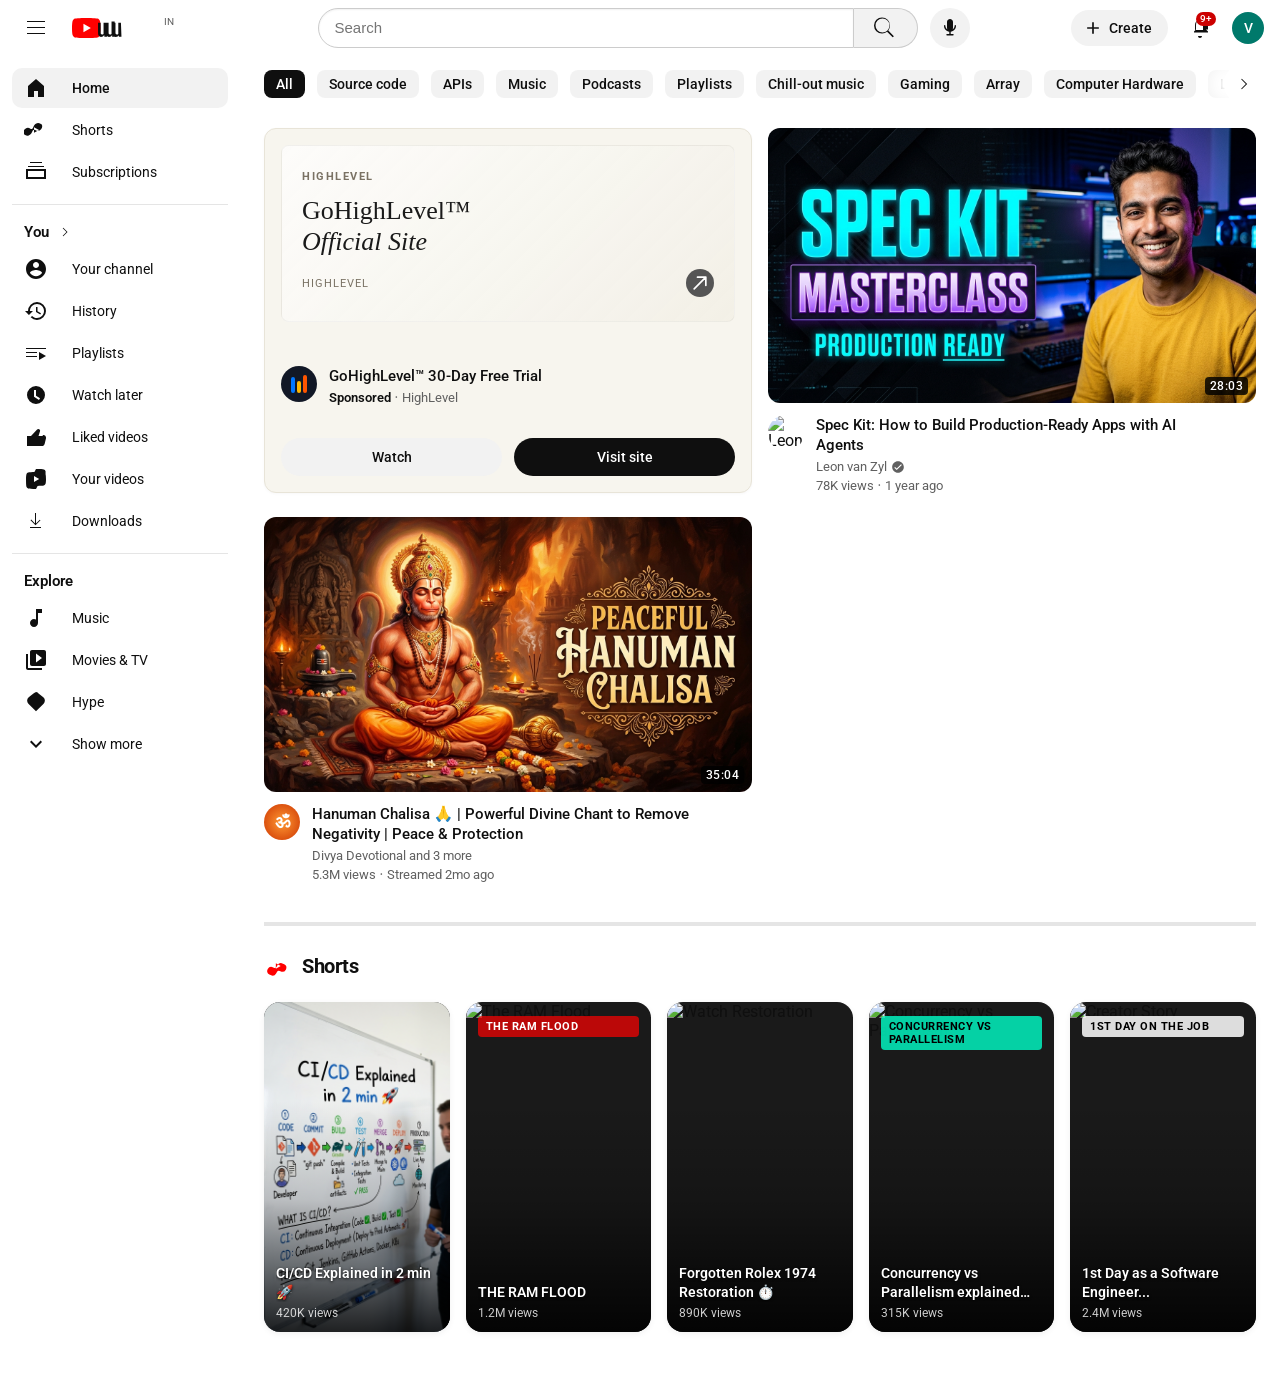
==== commit 60029cd2: "generated 2 youtube ss specs" ====
--- a/youtube-replica/index.html
+++ b/youtube-replica/index.html
@@ -114,6 +114,10 @@
         <span>You</span>
         <svg viewBox="0 0 24 24" class="yt-icon-xs"><path d="M9.4 18.4l-.8-.8 5.6-5.6-5.6-5.6.8-.8 6.4 6.4-6.4 6.4z" fill="currentColor"/></svg>
       </div>
+      <a href="channel.html" class="nav-item">
+        <svg viewBox="0 0 24 24" class="yt-icon"><path d="M12 2C6.48 2 2 6.48 2 12s4.48 10 10 10 10-4.48 10-10S17.52 2 12 2zm0 3c1.66 0 3 1.34 3 3s-1.34 3-3 3-3-1.34-3-3 1.34-3 3-3zm0 14.2c-2.5 0-4.71-1.28-6-3.22.03-1.99 4-3.08 6-3.08 1.99 0 5.97 1.09 6 3.08-1.29 1.94-3.5 3.22-6 3.22z" fill="currentColor"/></svg>
+        <span class="nav-label">Your channel</span>
+      </a>
       <a href="#" class="nav-item">
         <svg viewBox="0 0 24 24" class="yt-icon"><path d="M13 3a9 9 0 0 0-9 9H1l3.89 3.89.07.14L9 12H6c0-3.87 3.13-7 7-7s7 3.13 7 7-3.13 7-7 7c-1.93 0-3.68-.79-4.94-2.06l-1.42 1.42A8.896 8.896 0 0 0 13 21a9 9 0 0 0 0-18zm-1 5v5l4.28 2.54.72-1.21-3.5-2.08V8H12z" fill="currentColor"/></svg>
         <span class="nav-label">History</span>
--- a/youtube-replica/styles.css
+++ b/youtube-replica/styles.css
@@ -1301,7 +1301,298 @@
     width: 36px;
     justify-content: center;
   }
-  .shorts-grid {
-    grid-template-columns: repeat(2, 1fr);
-  }
-}
+}
+
+/* ==========================================================================
+   Screen #02: YouTube Channel Profile & Empty State Component Styles
+   (Following specs/02_channel_profile.md & GLOBAL_DESIGN_SYSTEM.md)
+   ========================================================================== */
+
+.channel-profile-viewport {
+  margin-left: var(--sidebar-width, 240px);
+  margin-top: var(--header-height, 56px);
+  padding: 0 48px 64px 48px;
+  background-color: var(--bg-primary, #ffffff);
+  color: var(--text-primary, #0f0f0f);
+  min-height: calc(100vh - var(--header-height, 56px));
+  box-sizing: border-box;
+  transition: var(--transition-smooth, all 0.2s ease);
+}
+
+body.sidebar-collapsed .channel-profile-viewport {
+  margin-left: var(--sidebar-collapsed-width, 72px);
+}
+
+.channel-profile-container {
+  width: 100%;
+  max-width: 1280px;
+  margin: 0 auto;
+  display: flex;
+  flex-direction: column;
+}
+
+/* --- Channel Header --- */
+.channel-header {
+  display: flex;
+  flex-direction: row;
+  align-items: flex-start;
+  gap: 24px;
+  padding: 32px 0 28px 0;
+  box-sizing: border-box;
+}
+
+.channel-avatar-wrapper {
+  flex-shrink: 0;
+}
+
+.channel-avatar-letter {
+  width: 160px;
+  height: 160px;
+  border-radius: 50%;
+  background-color: #00838f; /* Teal Brand Avatar from visual screenshot */
+  display: flex;
+  align-items: center;
+  justify-content: center;
+  color: #ffffff;
+  font-family: var(--font-family-base, 'Roboto', sans-serif);
+  font-size: 72px;
+  font-weight: 400;
+  user-select: none;
+  box-shadow: 0 2px 8px rgba(0, 0, 0, 0.1);
+}
+
+.channel-details {
+  display: flex;
+  flex-direction: column;
+  justify-content: center;
+  gap: 8px;
+  padding-top: 8px;
+}
+
+.channel-title {
+  font-family: var(--font-family-base, 'Roboto', sans-serif);
+  font-size: 36px;
+  font-weight: 700;
+  line-height: 44px;
+  color: var(--text-primary, #0f0f0f);
+  margin: 0;
+  letter-spacing: -0.5px;
+}
+
+.channel-meta-row {
+  display: flex;
+  align-items: center;
+  gap: 6px;
+}
+
+.channel-handle {
+  font-family: var(--font-family-base, 'Roboto', sans-serif);
+  font-size: 14px;
+  font-weight: 400;
+  color: var(--text-secondary, #606060);
+  line-height: 20px;
+}
+
+.channel-bio-row {
+  display: flex;
+  align-items: center;
+  gap: 4px;
+  margin-top: 2px;
+}
+
+.channel-bio-text {
+  font-family: var(--font-family-base, 'Roboto', sans-serif);
+  font-size: 14px;
+  font-weight: 400;
+  color: var(--text-secondary, #606060);
+  line-height: 20px;
+}
+
+.btn-more-bio {
+  background: none;
+  border: none;
+  padding: 0;
+  font-family: var(--font-family-base, 'Roboto', sans-serif);
+  font-size: 14px;
+  font-weight: 500;
+  color: var(--text-primary, #0f0f0f);
+  cursor: pointer;
+  line-height: 20px;
+}
+
+.btn-more-bio:hover {
+  text-decoration: underline;
+}
+
+/* Action Buttons */
+.channel-actions-row {
+  display: flex;
+  align-items: center;
+  gap: 8px;
+  margin-top: 12px;
+}
+
+.btn-secondary-pill {
+  display: inline-flex;
+  align-items: center;
+  justify-content: center;
+  height: 36px;
+  padding: 0 16px;
+  border-radius: 18px;
+  background-color: var(--bg-surface, #f2f2f2);
+  color: var(--text-primary, #0f0f0f);
+  font-family: var(--font-family-base, 'Roboto', sans-serif);
+  font-size: 14px;
+  font-weight: 500;
+  border: none;
+  cursor: pointer;
+  white-space: nowrap;
+  transition: background-color 0.2s ease, transform 0.1s ease;
+}
+
+.btn-secondary-pill:hover {
+  background-color: var(--bg-hover, #e5e5e5);
+}
+
+.btn-secondary-pill:active {
+  transform: scale(0.98);
+}
+
+.btn-secondary-pill:focus-visible {
+  outline: 2px solid var(--border-focus, #065fd4);
+  outline-offset: 2px;
+}
+
+/* --- Channel Empty State --- */
+.channel-empty-state {
+  display: flex;
+  flex-direction: column;
+  align-items: center;
+  justify-content: center;
+  padding: 72px 16px;
+  text-align: center;
+}
+
+.empty-state-illustration {
+  margin-bottom: 24px;
+  display: flex;
+  align-items: center;
+  justify-content: center;
+}
+
+.empty-state-text-group {
+  display: flex;
+  flex-direction: column;
+  align-items: center;
+  gap: 8px;
+  max-width: 440px;
+  margin-bottom: 24px;
+}
+
+.empty-state-headline {
+  font-family: var(--font-family-base, 'Roboto', sans-serif);
+  font-size: 18px;
+  font-weight: 600;
+  line-height: 24px;
+  color: var(--text-primary, #0f0f0f);
+  margin: 0;
+}
+
+.empty-state-subtext {
+  font-family: var(--font-family-base, 'Roboto', sans-serif);
+  font-size: 14px;
+  font-weight: 400;
+  line-height: 20px;
+  color: var(--text-secondary, #606060);
+  margin: 0;
+}
+
+.empty-state-cta-wrapper {
+  display: flex;
+  justify-content: center;
+}
+
+/* Primary Dark "Create" Button */
+.btn-primary-dark-pill {
+  display: inline-flex;
+  align-items: center;
+  justify-content: center;
+  height: 36px;
+  padding: 0 20px;
+  border-radius: 18px;
+  background-color: var(--bg-active, #0f0f0f);
+  color: var(--pill-active-text, #ffffff);
+  font-family: var(--font-family-base, 'Roboto', sans-serif);
+  font-size: 14px;
+  font-weight: 500;
+  border: none;
+  cursor: pointer;
+  white-space: nowrap;
+  transition: background-color 0.2s ease, opacity 0.2s ease, transform 0.1s ease;
+}
+
+.btn-primary-dark-pill:hover {
+  background-color: var(--bg-surface-elevated, #272727);
+  opacity: 0.92;
+}
+
+.btn-primary-dark-pill:active {
+  transform: scale(0.98);
+}
+
+.btn-primary-dark-pill:focus-visible {
+  outline: 2px solid var(--border-focus, #065fd4);
+  outline-offset: 2px;
+}
+
+/* Clapperboard Graphic Effects */
+.graphic-clapperboard {
+  position: relative;
+  width: 160px;
+  height: 120px;
+  display: flex;
+  align-items: center;
+  justify-content: center;
+  animation: floatSubtle 4s ease-in-out infinite alternate;
+}
+
+@keyframes floatSubtle {
+  0% { transform: translateY(0px) rotate(0deg); }
+  100% { transform: translateY(-4px) rotate(-1deg); }
+}
+
+@media (max-width: 900px) {
+  .channel-profile-viewport {
+    margin-left: 72px;
+    padding: 0 24px 48px 24px;
+  }
+}
+
+@media (max-width: 768px) {
+  .channel-header {
+    flex-direction: column;
+    align-items: center;
+    text-align: center;
+    gap: 16px;
+  }
+  .channel-details {
+    align-items: center;
+  }
+  .channel-avatar-letter {
+    width: 96px;
+    height: 96px;
+    font-size: 42px;
+  }
+  .channel-title {
+    font-size: 26px;
+    line-height: 32px;
+  }
+  .channel-actions-row {
+    flex-wrap: wrap;
+    justify-content: center;
+  }
+  .channel-empty-state {
+    padding: 40px 16px;
+  }
+}
+
